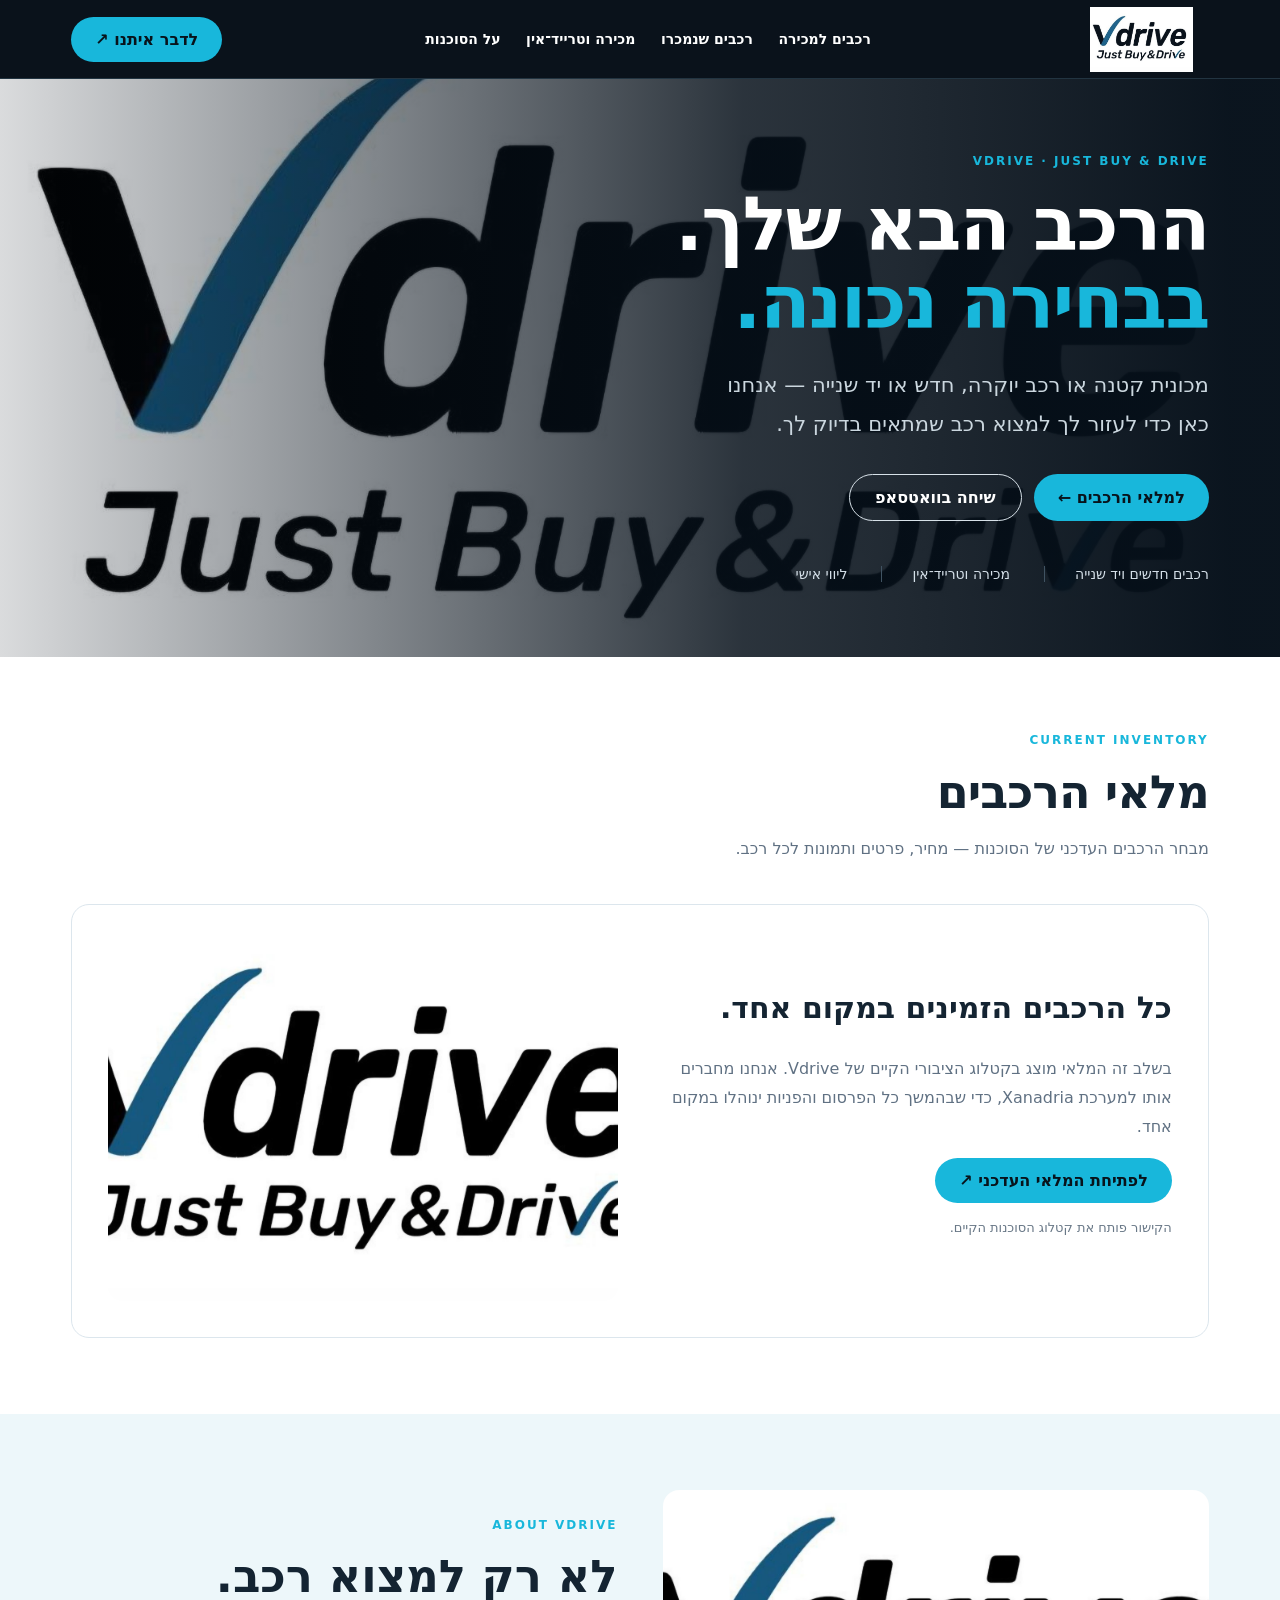
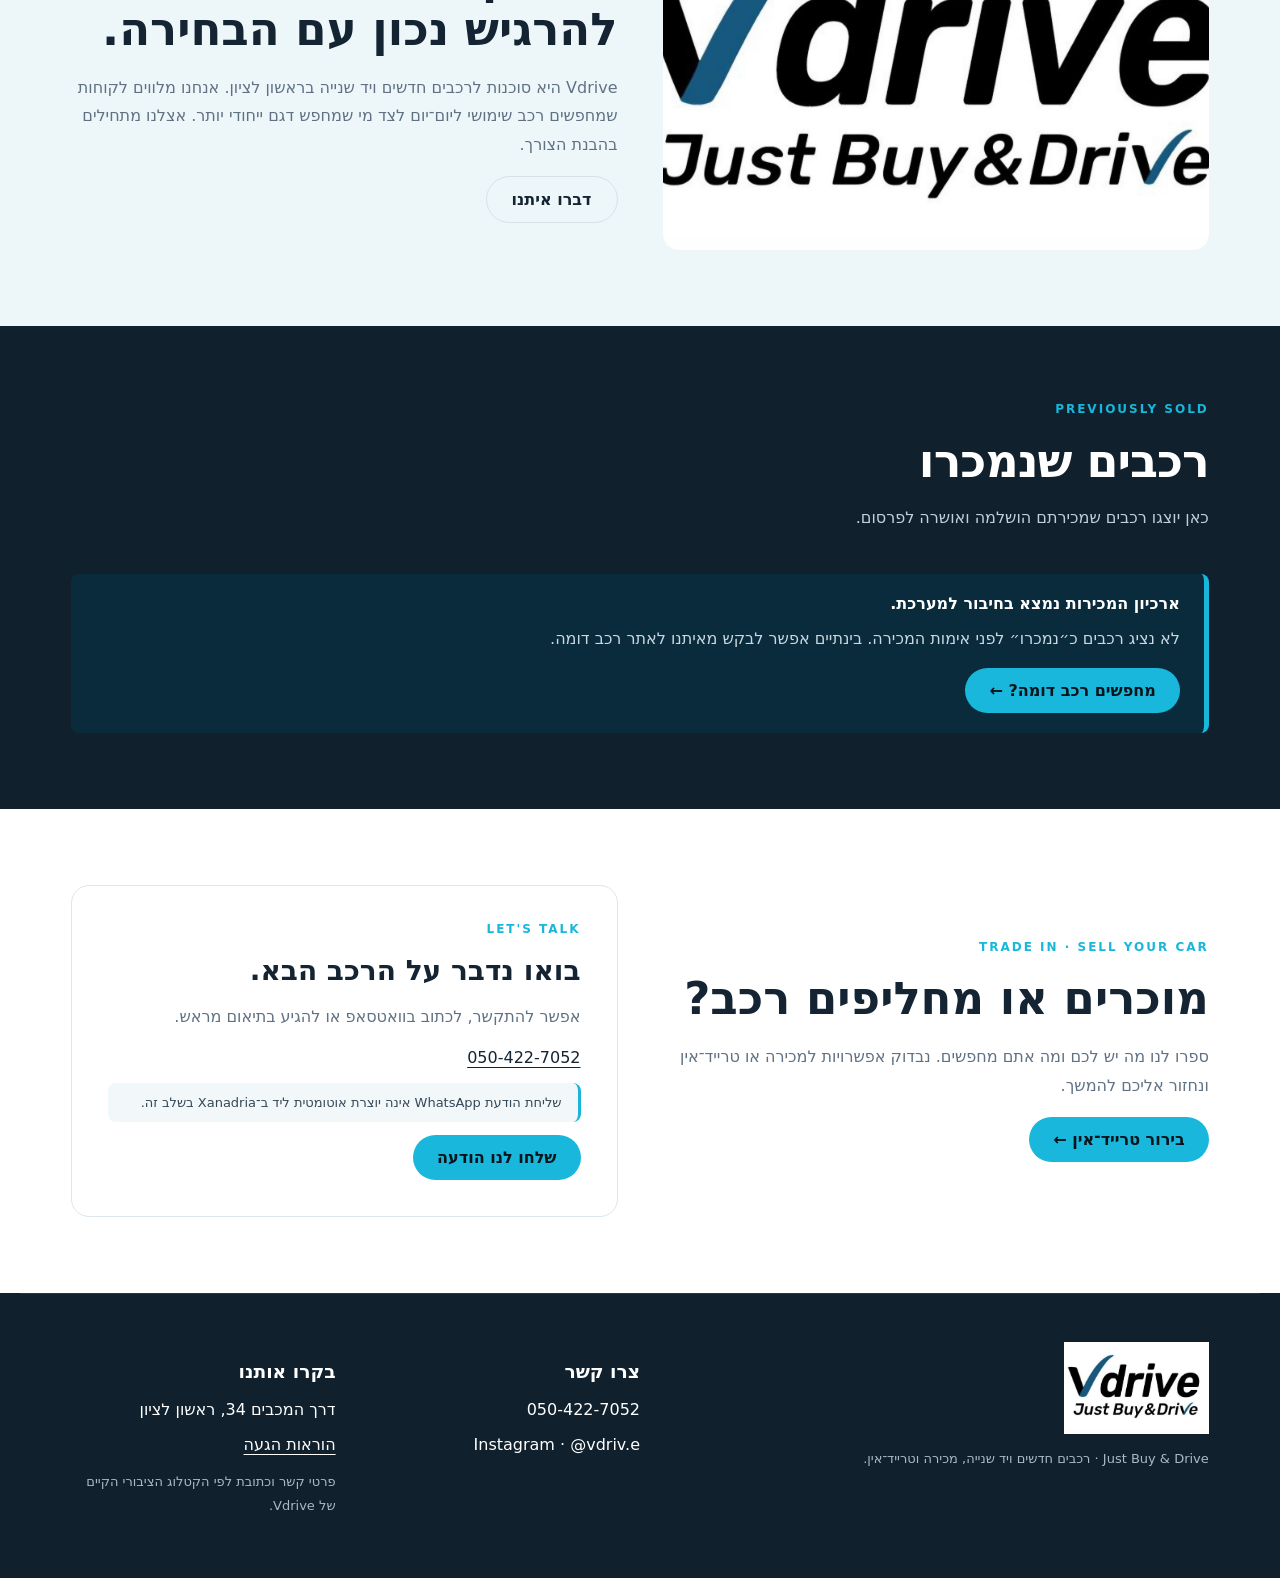
==== index.html @ 2a948bc8 "Launch Vdrive branded public website with verified catalog and contacts" ====
<!doctype html>
<html lang="he" dir="rtl"><head><meta charset="utf-8"><meta name="viewport" content="width=device-width,initial-scale=1">
<meta name="theme-color" content="#111d27"><meta name="description" content="Vdrive — סוכנות רכבים חדשים ויד שנייה בראשון לציון. מגוון רכבים, טרייד־אין וליווי אישי.">
<title>Vdrive | הרכב הבא שלך, בבחירה נכונה</title><link rel="icon" type="image/jpeg" href="./assets/vdrive-logo.jpg">
<style>
:root{--cyan:#18b7db;--ink:#142432;--deep:#0a141e;--fog:#f5f7f9;--text:#2b3c4a;font-family:system-ui,-apple-system,Segoe UI,Arial,sans-serif;color:var(--ink)}*{box-sizing:border-box}html{scroll-behavior:smooth}body{margin:0;background:white}a{text-decoration:none;color:inherit}button{font:inherit;cursor:pointer}a:focus-visible,button:focus-visible{outline:3px solid var(--cyan);outline-offset:3px}img{max-width:100%;display:block}.container{max-width:1240px;margin:0 auto;padding-inline:clamp(20px,4vw,62px)}header{background:#0a121b;color:white;position:sticky;top:0;z-index:10;border-bottom:1px solid #223441}nav{display:flex;align-items:center;justify-content:space-between;min-height:78px;gap:30px}nav img{width:135px;height:65px;object-fit:contain;mix-blend-mode:screen}nav .menu{display:flex;gap:clamp(12px,2vw,28px);align-items:center}nav .menu a{font-size:14px;font-weight:650;white-space:nowrap}nav .menu a:hover{color:var(--cyan)}.pill{border-radius:100px;background:var(--cyan);color:#08131b;padding:13px 24px;font-weight:800;display:inline-flex;align-items:center;justify-content:center;gap:8px;border:0}.pill:hover{background:#43cee9}.outline{display:inline-flex;border:1px solid #d7e1e8;border-radius:100px;padding:13px 25px;font-weight:700}.hero{background:#0b1823;color:#fff;min-height:540px;position:relative;overflow:hidden;display:flex;align-items:center}.hero:before{content:"";position:absolute;inset:0;background:linear-gradient(270deg,rgba(6,16,26,.98) 4%,rgba(6,16,26,.85) 42%,rgba(6,16,26,.15) 100%),url('./assets/hero-from-public-catalog.jpg') center 53%/cover no-repeat}.hero-inner{position:relative;padding-block:75px;max-width:1240px;width:100%}.eyebrow{font-size:12px;text-transform:uppercase;letter-spacing:2px;color:var(--cyan);font-weight:800;margin:0 0 18px}h1{font-size:clamp(42px,5.8vw,78px);line-height:1.05;max-width:650px;margin:0 0 24px;letter-spacing:-1.8px}h1 em{font-style:normal;color:var(--cyan)}.hero p:not(.eyebrow){font-size:clamp(16px,2vw,21px);max-width:510px;color:#cbd7df;line-height:1.85;margin:0 0 30px}.actions{display:flex;gap:12px;flex-wrap:wrap}.stats{display:flex;gap:34px;margin-top:45px;flex-wrap:wrap;color:#d5e0e9;font-size:14px}.stats span{border-inline-end:1px solid #405362;padding-inline-end:30px}.stats span:last-child{border:0}.section{padding-block:76px}.heading{display:flex;justify-content:space-between;align-items:end;gap:25px;margin-bottom:25px}.heading h2{font-size:clamp(30px,4vw,46px);margin:0 0 10px;letter-spacing:-1px}.muted{color:#607183;line-height:1.8}.panel{border:1px solid #dce6ed;border-radius:18px;padding:36px;background:#fff}.grid{display:grid;grid-template-columns:repeat(3,1fr);gap:20px}.card{border:1px solid #dfe6eb;overflow:hidden;border-radius:16px;background:#fff;box-shadow:0 14px 35px rgba(15,35,50,.04)}.card img{width:100%;height:235px;object-fit:cover}.card .body{padding:24px}.card h3{font-size:21px;margin:0 0 9px}.card p{font-size:14px;color:#657888;line-height:1.8}.card a{display:inline-block;color:#007eaa;font-weight:800;margin-top:10px}.accent{background:#edf7fa}.split{display:grid;grid-template-columns:1fr 1fr;align-items:center;gap:45px}.split img{border-radius:16px;width:100%;height:360px;object-fit:cover}.split h2{font-size:clamp(30px,4vw,45px);margin:0 0 18px}.dark{background:#10202d;color:white}.dark .muted{color:#c3d0db}.ribbon{background:#092b3b;border-right:5px solid var(--cyan);padding:20px 24px;border-radius:8px}.foot{display:grid;grid-template-columns:2fr 1fr 1fr;gap:40px;padding-block:48px;border-top:1px solid #233745}.foot img{width:145px}.small{font-size:13px;color:#aab9c6;line-height:1.8}.plainlink{text-decoration:underline;text-underline-offset:4px}.sticky-mobile{display:none}.notice{font-size:13px;background:#f2f7fa;padding:12px 16px;border-radius:8px;border-right:3px solid #1bb4da;color:#334756}
@media(max-width:840px){nav{min-height:65px;flex-wrap:wrap;padding-block:10px}nav .menu{order:3;width:100%;overflow-x:auto;justify-content:space-between;padding:0 0 8px}nav .pill{display:none}.hero{min-height:520px}.hero:before{background:linear-gradient(0deg,#0a1722 3%,rgba(7,16,26,.75) 65%,rgba(7,16,26,.35)),url('./assets/hero-from-public-catalog.jpg') 45% center/cover no-repeat}.grid{grid-template-columns:1fr}.split{grid-template-columns:1fr}.split img{height:250px}.foot{grid-template-columns:1fr 1fr}.sticky-mobile{display:flex;position:fixed;bottom:0;left:0;right:0;background:#0a1923;padding:12px;z-index:20;box-shadow:0 -3px 18px #0005;gap:8px}.sticky-mobile a{flex:1;text-align:center;font-size:13px}.section{padding-block:48px}.stats{gap:12px}.stats span{padding-inline-end:12px}.heading{display:block}footer{padding-bottom:62px}}
@media(max-width:520px){.foot{grid-template-columns:1fr}nav img{width:112px}h1{font-size:43px}.hero-inner{padding-block:58px}}
</style></head><body>
<header><nav class="container"><a href="#top" aria-label="Vdrive — ראשי"><img src="./assets/vdrive-logo.jpg" alt="Vdrive Just Buy and Drive"></a>
<div class="menu"><a href="#inventory">רכבים למכירה</a><a href="#sold">רכבים שנמכרו</a><a href="#trade">מכירה וטרייד־אין</a><a href="#about">על הסוכנות</a></div><a class="pill" href="tel:0504227052">לדבר איתנו ↗</a></nav></header>
<main id="top">
<section class="hero"><div class="container hero-inner"><p class="eyebrow">VDRIVE · JUST BUY & DRIVE</p><h1>הרכב הבא שלך.<br><em>בבחירה נכונה.</em></h1>
<p>מכונית קטנה או רכב יוקרה, חדש או יד שנייה — אנחנו כאן כדי לעזור לך למצוא רכב שמתאים בדיוק לך.</p>
<div class="actions"><a class="pill" href="#inventory">למלאי הרכבים ←</a><a class="outline" style="color:white" href="https://wa.me/972504227052?text=%D7%A9%D7%9C%D7%95%D7%9D%20Vdrive%2C%20%D7%90%D7%A9%D7%9E%D7%97%20%D7%9C%D7%A4%D7%A8%D7%98%D7%99%D7%9D" rel="noopener">שיחה בוואטסאפ</a></div>
<div class="stats"><span>רכבים חדשים ויד שנייה</span><span>מכירה וטרייד־אין</span><span>ליווי אישי</span></div></div></section>
<section class="section" id="inventory"><div class="container"><div class="heading"><div><p class="eyebrow">CURRENT INVENTORY</p><h2>מלאי הרכבים</h2><p class="muted">מבחר הרכבים העדכני של הסוכנות — מחיר, פרטים ותמונות לכל רכב.</p></div></div>
<div class="panel split"><div><h3 style="font-size:30px;margin-top:0">כל הרכבים הזמינים במקום אחד.</h3><p class="muted">בשלב זה המלאי מוצג בקטלוג הציבורי הקיים של Vdrive. אנחנו מחברים אותו למערכת Xanadria, כדי שבהמשך כל הפרסום והפניות ינוהלו במקום אחד.</p>
<a class="pill" target="_blank" rel="noopener" href="https://v-drive.keez.co.il/">לפתיחת המלאי העדכני ↗</a><p class="small" style="color:#697887">הקישור פותח את קטלוג הסוכנות הקיים.</p></div><img src="./assets/hero-from-public-catalog.jpg" alt="תמונת רכב מתוך קטלוג Vdrive"></div></div></section>
<section class="section accent" id="about"><div class="container"><div class="split"><img src="./assets/hero-from-public-catalog.jpg" alt="Vdrive — סוכנות הרכב"><div><p class="eyebrow">ABOUT VDRIVE</p><h2>לא רק למצוא רכב.<br>להרגיש נכון עם הבחירה.</h2><p class="muted">Vdrive היא סוכנות לרכבים חדשים ויד שנייה בראשון לציון. אנחנו מלווים לקוחות שמחפשים רכב שימושי ליום־יום לצד מי שמחפש דגם ייחודי יותר. אצלנו מתחילים בהבנת הצורך.</p><a class="outline" href="https://wa.me/972504227052" rel="noopener">דברו איתנו</a></div></div></div></section>
<section class="section dark" id="sold"><div class="container"><div class="heading"><div><p class="eyebrow">PREVIOUSLY SOLD</p><h2>רכבים שנמכרו</h2><p class="muted">כאן יוצגו רכבים שמכירתם הושלמה ואושרה לפרסום.</p></div></div>
<div class="ribbon"><strong>ארכיון המכירות נמצא בחיבור למערכת.</strong><p style="margin-bottom:0;color:#cad8e2">לא נציג רכבים כ״נמכרו״ לפני אימות המכירה. בינתיים אפשר לבקש מאיתנו לאתר רכב דומה.</p><a class="pill" style="margin-top:20px" href="https://wa.me/972504227052?text=%D7%90%D7%A0%D7%99%20%D7%9E%D7%97%D7%A4%D7%A9%20%D7%A8%D7%9B%D7%91%20%D7%93%D7%95%D7%9E%D7%94" rel="noopener">מחפשים רכב דומה? ←</a></div></div></section>
<section class="section" id="trade"><div class="container"><div class="split"><div><p class="eyebrow">TRADE IN · SELL YOUR CAR</p><h2>מוכרים או מחליפים רכב?</h2><p class="muted">ספרו לנו מה יש לכם ומה אתם מחפשים. נבדוק אפשרויות למכירה או טרייד־אין ונחזור אליכם להמשך.</p><a class="pill" href="https://wa.me/972504227052?text=%D7%A9%D7%9C%D7%95%D7%9D%20Vdrive%2C%20%D7%90%D7%A0%D7%99%20%D7%9E%D7%A2%D7%95%D7%A0%D7%99%D7%99%D7%9F%20%D7%91%D7%98%D7%A8%D7%99%D7%99%D7%93-%D7%90%D7%99%D7%9F" rel="noopener">בירור טרייד־אין ←</a></div><div class="panel"><p class="eyebrow">LET'S TALK</p><h3 style="font-size:28px;margin:0">בואו נדבר על הרכב הבא.</h3><p class="muted">אפשר להתקשר, לכתוב בוואטסאפ או להגיע בתיאום מראש.</p><p><a class="plainlink" href="tel:0504227052">050-422-7052</a></p><p class="notice">שליחת הודעת WhatsApp אינה יוצרת אוטומטית ליד ב־Xanadria בשלב זה.</p><a class="pill" href="https://wa.me/972504227052" rel="noopener">שלחו לנו הודעה</a></div></div></div></section>
</main>
<footer class="dark"><div class="container foot"><div><img src="./assets/vdrive-logo.jpg" alt="Vdrive"><p class="small">Just Buy & Drive · רכבים חדשים ויד שנייה, מכירה וטרייד־אין.</p></div><div><h3>צרו קשר</h3><p><a href="tel:0504227052">050-422-7052</a></p><p><a href="https://www.instagram.com/vdriv.e" rel="noopener">Instagram · @vdriv.e</a></p></div><div><h3>בקרו אותנו</h3><p>דרך המכבים 34, ראשון לציון</p><p><a class="plainlink" target="_blank" rel="noopener" href="https://www.google.com/maps/search/?api=1&query=%D7%93%D7%A8%D7%9A+%D7%94%D7%9E%D7%9B%D7%91%D7%99%D7%9D+34+%D7%A8%D7%90%D7%A9%D7%95%D7%9F+%D7%9C%D7%A6%D7%99%D7%95%D7%9F">הוראות הגעה</a></p><p class="small">פרטי קשר וכתובת לפי הקטלוג הציבורי הקיים של Vdrive.</p></div></div></footer>
<div class="sticky-mobile"><a class="pill" href="https://v-drive.keez.co.il/" target="_blank" rel="noopener">מלאי רכבים</a><a class="outline" style="color:white" href="https://wa.me/972504227052" rel="noopener">וואטסאפ</a></div>
</body></html>
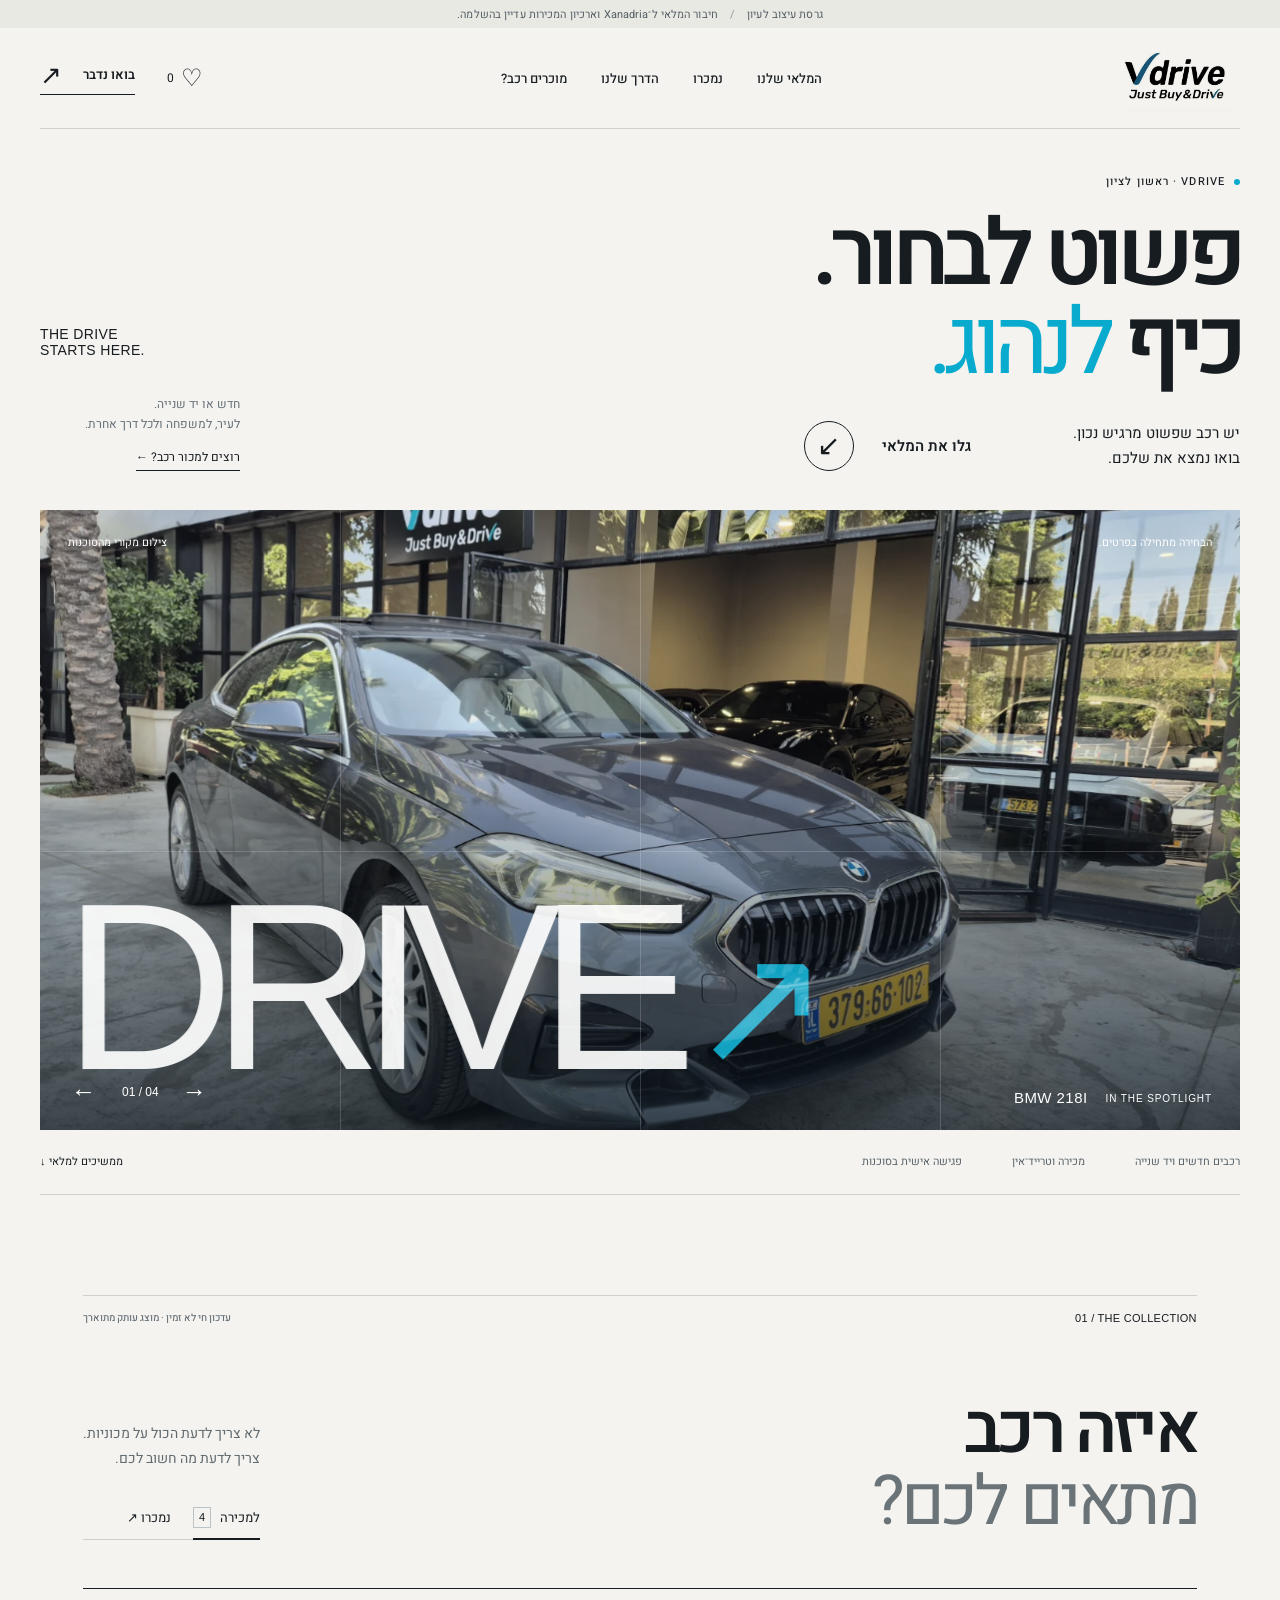
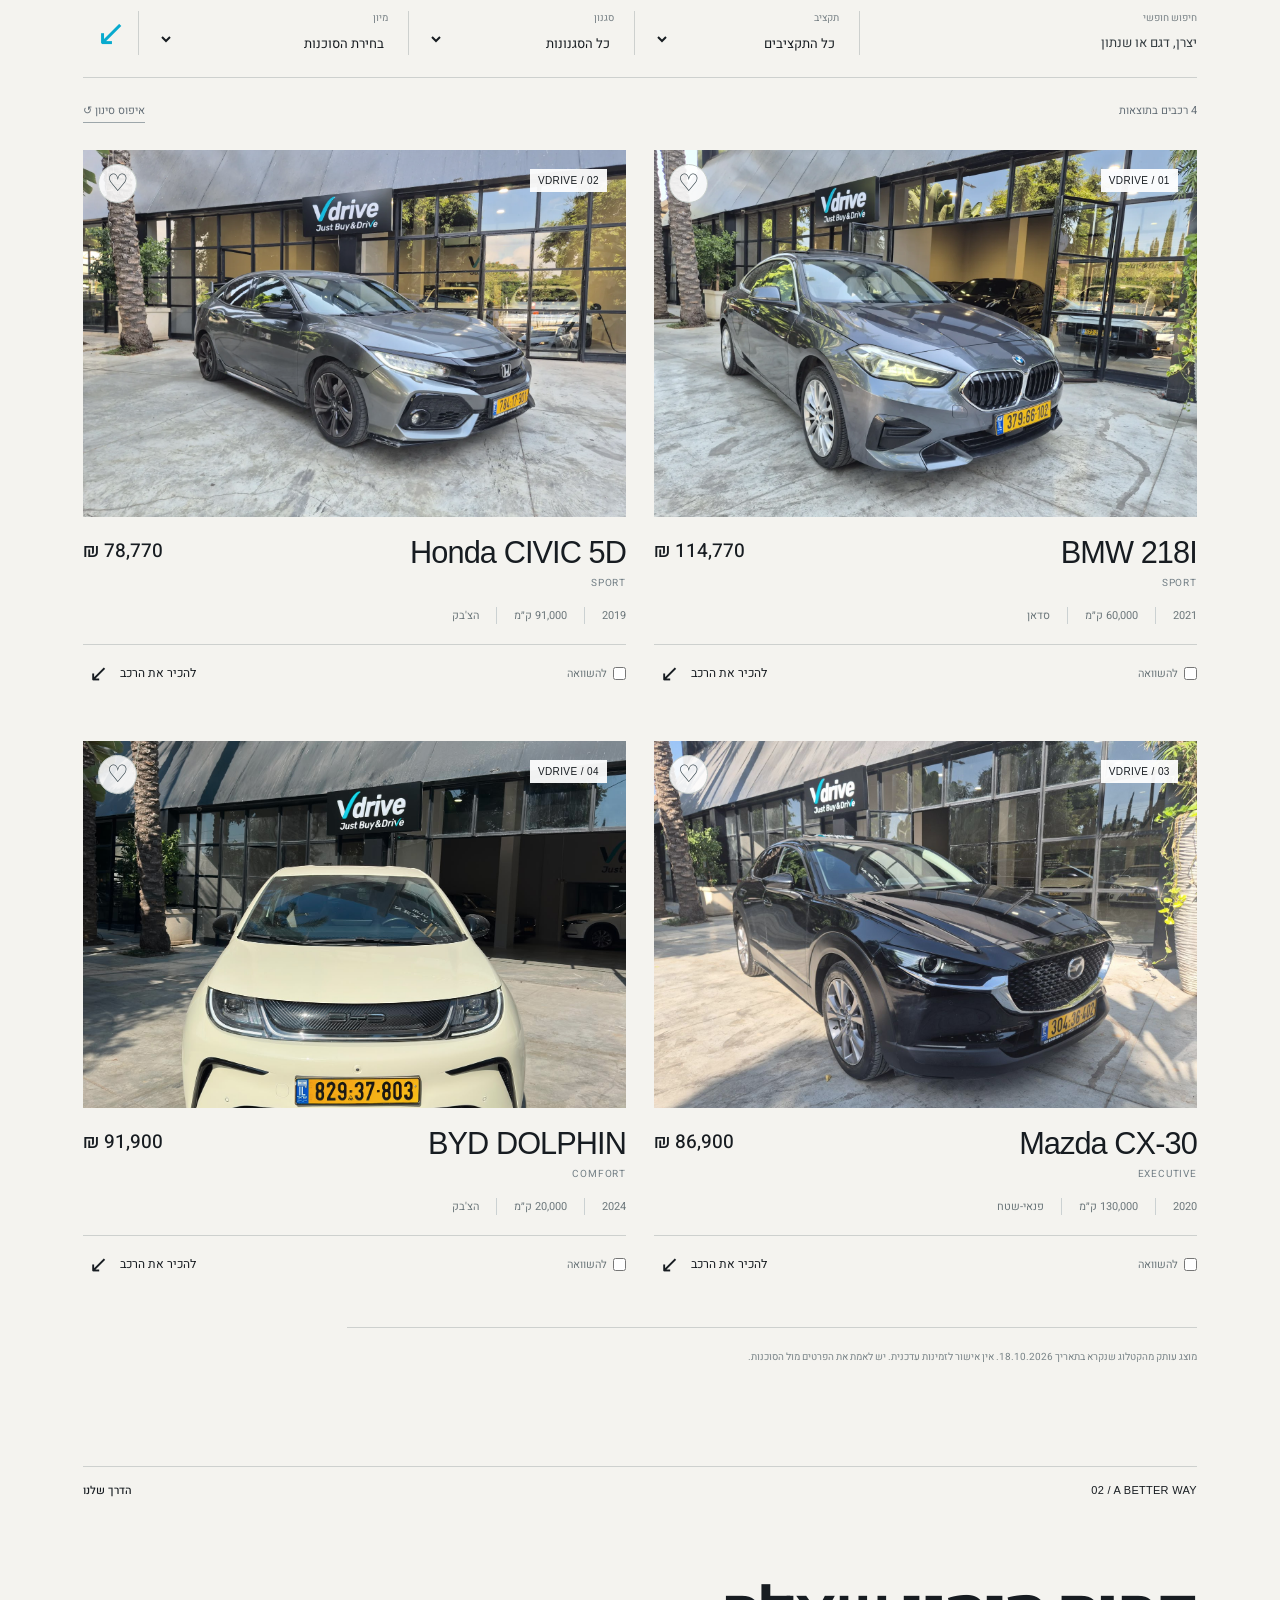
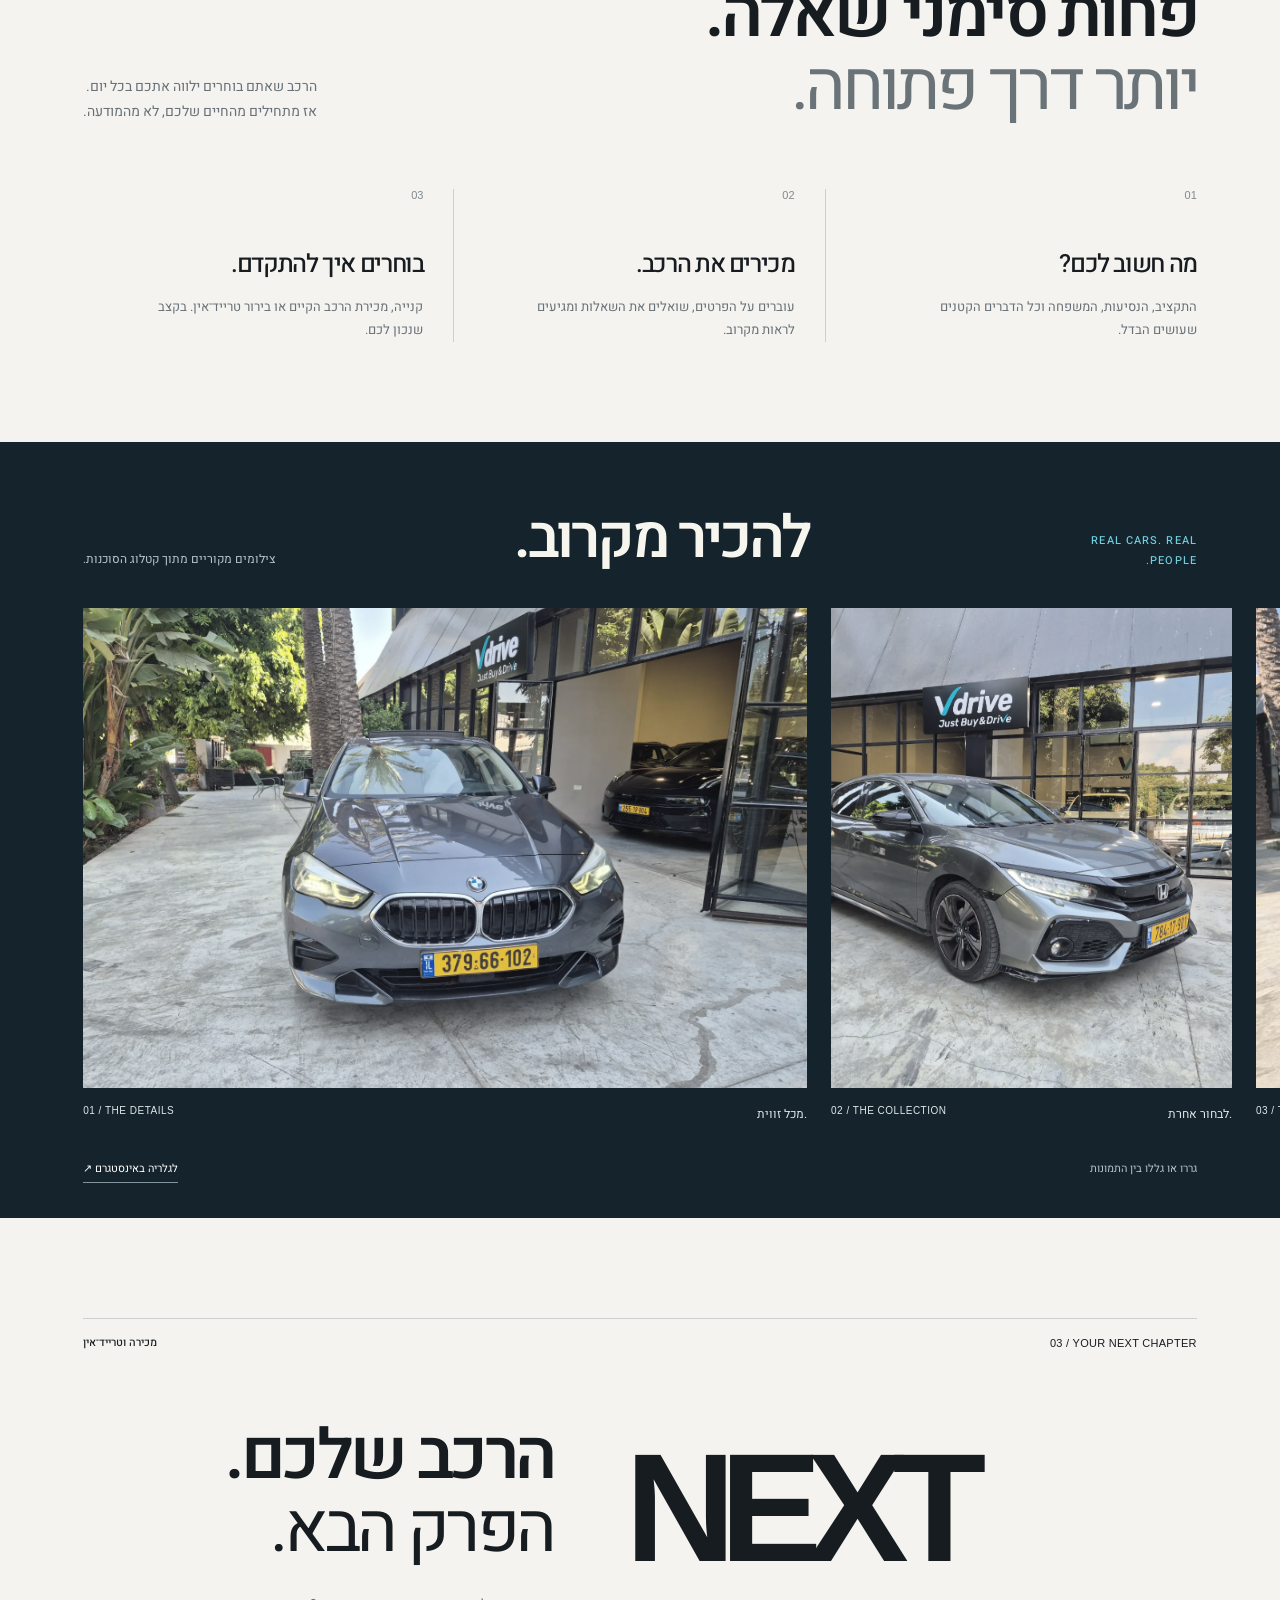
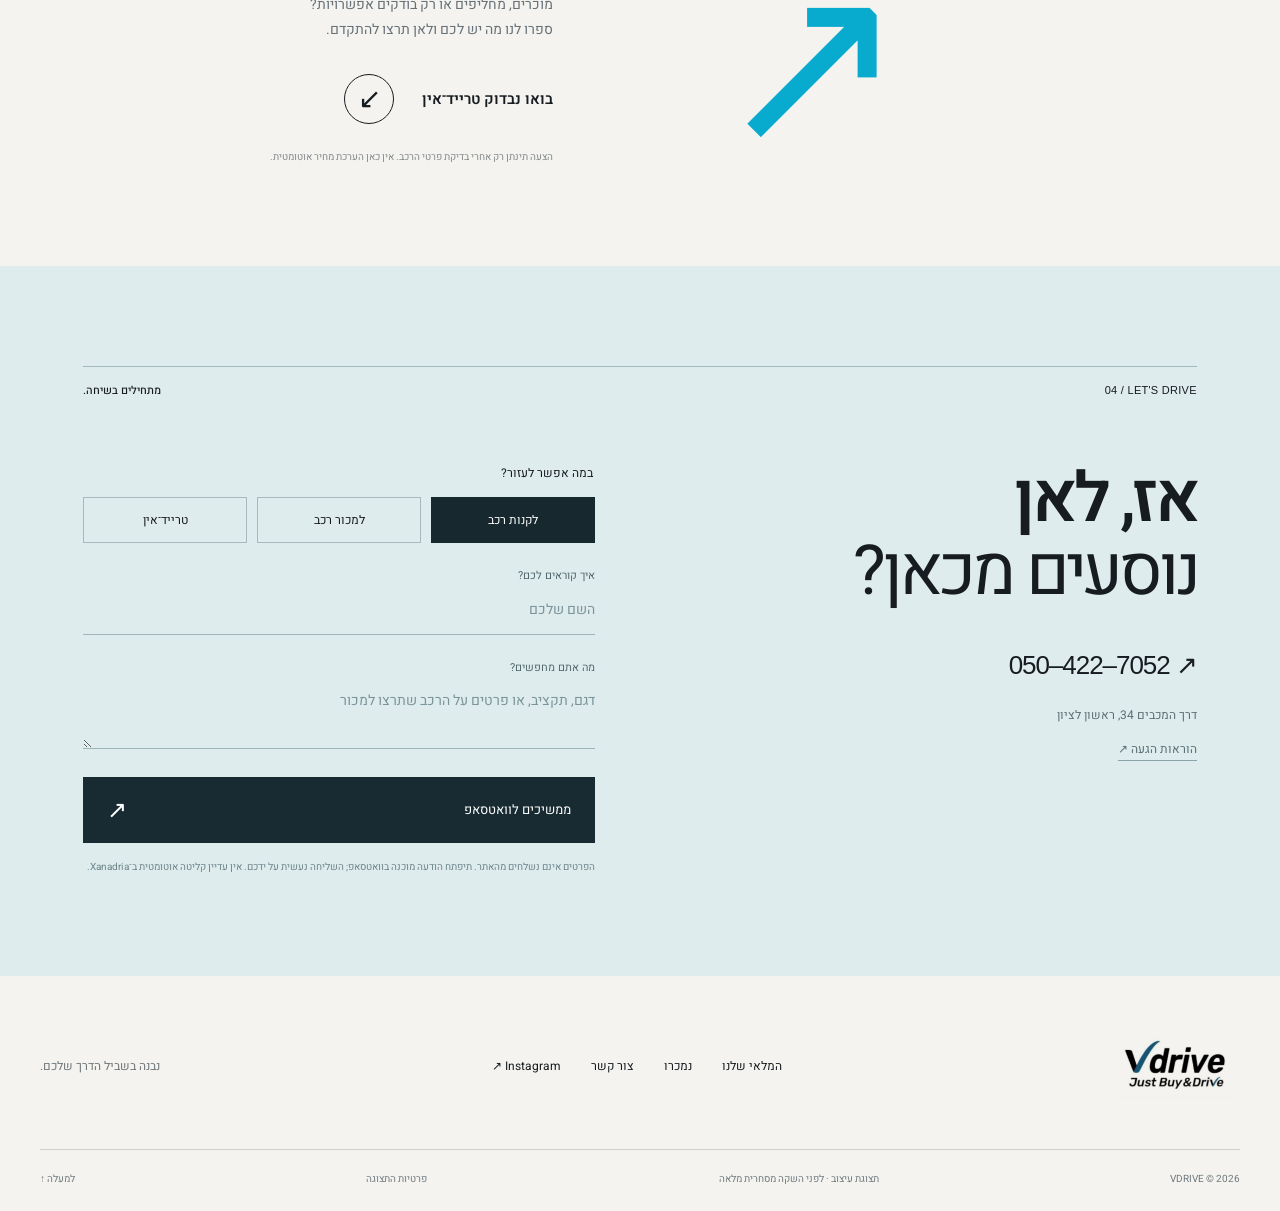
==== commit 39dabeb6: "Rebuild Vdrive as an editorial motor gallery with in-page verified public catalog" ====
--- a/index.html
+++ b/index.html
@@ -1,27 +1 @@
-<!doctype html>
-<html lang="he" dir="rtl"><head><meta charset="utf-8"><meta name="viewport" content="width=device-width,initial-scale=1">
-<meta name="theme-color" content="#111d27"><meta name="description" content="Vdrive — סוכנות רכבים חדשים ויד שנייה בראשון לציון. מגוון רכבים, טרייד־אין וליווי אישי.">
-<title>Vdrive | הרכב הבא שלך, בבחירה נכונה</title><link rel="icon" type="image/jpeg" href="./assets/vdrive-logo.jpg">
-<style>
-:root{--cyan:#18b7db;--ink:#142432;--deep:#0a141e;--fog:#f5f7f9;--text:#2b3c4a;font-family:system-ui,-apple-system,Segoe UI,Arial,sans-serif;color:var(--ink)}*{box-sizing:border-box}html{scroll-behavior:smooth}body{margin:0;background:white}a{text-decoration:none;color:inherit}button{font:inherit;cursor:pointer}a:focus-visible,button:focus-visible{outline:3px solid var(--cyan);outline-offset:3px}img{max-width:100%;display:block}.container{max-width:1240px;margin:0 auto;padding-inline:clamp(20px,4vw,62px)}header{background:#0a121b;color:white;position:sticky;top:0;z-index:10;border-bottom:1px solid #223441}nav{display:flex;align-items:center;justify-content:space-between;min-height:78px;gap:30px}nav img{width:135px;height:65px;object-fit:contain;mix-blend-mode:screen}nav .menu{display:flex;gap:clamp(12px,2vw,28px);align-items:center}nav .menu a{font-size:14px;font-weight:650;white-space:nowrap}nav .menu a:hover{color:var(--cyan)}.pill{border-radius:100px;background:var(--cyan);color:#08131b;padding:13px 24px;font-weight:800;display:inline-flex;align-items:center;justify-content:center;gap:8px;border:0}.pill:hover{background:#43cee9}.outline{display:inline-flex;border:1px solid #d7e1e8;border-radius:100px;padding:13px 25px;font-weight:700}.hero{background:#0b1823;color:#fff;min-height:540px;position:relative;overflow:hidden;display:flex;align-items:center}.hero:before{content:"";position:absolute;inset:0;background:linear-gradient(270deg,rgba(6,16,26,.98) 4%,rgba(6,16,26,.85) 42%,rgba(6,16,26,.15) 100%),url('./assets/hero-from-public-catalog.jpg') center 53%/cover no-repeat}.hero-inner{position:relative;padding-block:75px;max-width:1240px;width:100%}.eyebrow{font-size:12px;text-transform:uppercase;letter-spacing:2px;color:var(--cyan);font-weight:800;margin:0 0 18px}h1{font-size:clamp(42px,5.8vw,78px);line-height:1.05;max-width:650px;margin:0 0 24px;letter-spacing:-1.8px}h1 em{font-style:normal;color:var(--cyan)}.hero p:not(.eyebrow){font-size:clamp(16px,2vw,21px);max-width:510px;color:#cbd7df;line-height:1.85;margin:0 0 30px}.actions{display:flex;gap:12px;flex-wrap:wrap}.stats{display:flex;gap:34px;margin-top:45px;flex-wrap:wrap;color:#d5e0e9;font-size:14px}.stats span{border-inline-end:1px solid #405362;padding-inline-end:30px}.stats span:last-child{border:0}.section{padding-block:76px}.heading{display:flex;justify-content:space-between;align-items:end;gap:25px;margin-bottom:25px}.heading h2{font-size:clamp(30px,4vw,46px);margin:0 0 10px;letter-spacing:-1px}.muted{color:#607183;line-height:1.8}.panel{border:1px solid #dce6ed;border-radius:18px;padding:36px;background:#fff}.grid{display:grid;grid-template-columns:repeat(3,1fr);gap:20px}.card{border:1px solid #dfe6eb;overflow:hidden;border-radius:16px;background:#fff;box-shadow:0 14px 35px rgba(15,35,50,.04)}.card img{width:100%;height:235px;object-fit:cover}.card .body{padding:24px}.card h3{font-size:21px;margin:0 0 9px}.card p{font-size:14px;color:#657888;line-height:1.8}.card a{display:inline-block;color:#007eaa;font-weight:800;margin-top:10px}.accent{background:#edf7fa}.split{display:grid;grid-template-columns:1fr 1fr;align-items:center;gap:45px}.split img{border-radius:16px;width:100%;height:360px;object-fit:cover}.split h2{font-size:clamp(30px,4vw,45px);margin:0 0 18px}.dark{background:#10202d;color:white}.dark .muted{color:#c3d0db}.ribbon{background:#092b3b;border-right:5px solid var(--cyan);padding:20px 24px;border-radius:8px}.foot{display:grid;grid-template-columns:2fr 1fr 1fr;gap:40px;padding-block:48px;border-top:1px solid #233745}.foot img{width:145px}.small{font-size:13px;color:#aab9c6;line-height:1.8}.plainlink{text-decoration:underline;text-underline-offset:4px}.sticky-mobile{display:none}.notice{font-size:13px;background:#f2f7fa;padding:12px 16px;border-radius:8px;border-right:3px solid #1bb4da;color:#334756}
-@media(max-width:840px){nav{min-height:65px;flex-wrap:wrap;padding-block:10px}nav .menu{order:3;width:100%;overflow-x:auto;justify-content:space-between;padding:0 0 8px}nav .pill{display:none}.hero{min-height:520px}.hero:before{background:linear-gradient(0deg,#0a1722 3%,rgba(7,16,26,.75) 65%,rgba(7,16,26,.35)),url('./assets/hero-from-public-catalog.jpg') 45% center/cover no-repeat}.grid{grid-template-columns:1fr}.split{grid-template-columns:1fr}.split img{height:250px}.foot{grid-template-columns:1fr 1fr}.sticky-mobile{display:flex;position:fixed;bottom:0;left:0;right:0;background:#0a1923;padding:12px;z-index:20;box-shadow:0 -3px 18px #0005;gap:8px}.sticky-mobile a{flex:1;text-align:center;font-size:13px}.section{padding-block:48px}.stats{gap:12px}.stats span{padding-inline-end:12px}.heading{display:block}footer{padding-bottom:62px}}
-@media(max-width:520px){.foot{grid-template-columns:1fr}nav img{width:112px}h1{font-size:43px}.hero-inner{padding-block:58px}}
-</style></head><body>
-<header><nav class="container"><a href="#top" aria-label="Vdrive — ראשי"><img src="./assets/vdrive-logo.jpg" alt="Vdrive Just Buy and Drive"></a>
-<div class="menu"><a href="#inventory">רכבים למכירה</a><a href="#sold">רכבים שנמכרו</a><a href="#trade">מכירה וטרייד־אין</a><a href="#about">על הסוכנות</a></div><a class="pill" href="tel:0504227052">לדבר איתנו ↗</a></nav></header>
-<main id="top">
-<section class="hero"><div class="container hero-inner"><p class="eyebrow">VDRIVE · JUST BUY & DRIVE</p><h1>הרכב הבא שלך.<br><em>בבחירה נכונה.</em></h1>
-<p>מכונית קטנה או רכב יוקרה, חדש או יד שנייה — אנחנו כאן כדי לעזור לך למצוא רכב שמתאים בדיוק לך.</p>
-<div class="actions"><a class="pill" href="#inventory">למלאי הרכבים ←</a><a class="outline" style="color:white" href="https://wa.me/972504227052?text=%D7%A9%D7%9C%D7%95%D7%9D%20Vdrive%2C%20%D7%90%D7%A9%D7%9E%D7%97%20%D7%9C%D7%A4%D7%A8%D7%98%D7%99%D7%9D" rel="noopener">שיחה בוואטסאפ</a></div>
-<div class="stats"><span>רכבים חדשים ויד שנייה</span><span>מכירה וטרייד־אין</span><span>ליווי אישי</span></div></div></section>
-<section class="section" id="inventory"><div class="container"><div class="heading"><div><p class="eyebrow">CURRENT INVENTORY</p><h2>מלאי הרכבים</h2><p class="muted">מבחר הרכבים העדכני של הסוכנות — מחיר, פרטים ותמונות לכל רכב.</p></div></div>
-<div class="panel split"><div><h3 style="font-size:30px;margin-top:0">כל הרכבים הזמינים במקום אחד.</h3><p class="muted">בשלב זה המלאי מוצג בקטלוג הציבורי הקיים של Vdrive. אנחנו מחברים אותו למערכת Xanadria, כדי שבהמשך כל הפרסום והפניות ינוהלו במקום אחד.</p>
-<a class="pill" target="_blank" rel="noopener" href="https://v-drive.keez.co.il/">לפתיחת המלאי העדכני ↗</a><p class="small" style="color:#697887">הקישור פותח את קטלוג הסוכנות הקיים.</p></div><img src="./assets/hero-from-public-catalog.jpg" alt="תמונת רכב מתוך קטלוג Vdrive"></div></div></section>
-<section class="section accent" id="about"><div class="container"><div class="split"><img src="./assets/hero-from-public-catalog.jpg" alt="Vdrive — סוכנות הרכב"><div><p class="eyebrow">ABOUT VDRIVE</p><h2>לא רק למצוא רכב.<br>להרגיש נכון עם הבחירה.</h2><p class="muted">Vdrive היא סוכנות לרכבים חדשים ויד שנייה בראשון לציון. אנחנו מלווים לקוחות שמחפשים רכב שימושי ליום־יום לצד מי שמחפש דגם ייחודי יותר. אצלנו מתחילים בהבנת הצורך.</p><a class="outline" href="https://wa.me/972504227052" rel="noopener">דברו איתנו</a></div></div></div></section>
-<section class="section dark" id="sold"><div class="container"><div class="heading"><div><p class="eyebrow">PREVIOUSLY SOLD</p><h2>רכבים שנמכרו</h2><p class="muted">כאן יוצגו רכבים שמכירתם הושלמה ואושרה לפרסום.</p></div></div>
-<div class="ribbon"><strong>ארכיון המכירות נמצא בחיבור למערכת.</strong><p style="margin-bottom:0;color:#cad8e2">לא נציג רכבים כ״נמכרו״ לפני אימות המכירה. בינתיים אפשר לבקש מאיתנו לאתר רכב דומה.</p><a class="pill" style="margin-top:20px" href="https://wa.me/972504227052?text=%D7%90%D7%A0%D7%99%20%D7%9E%D7%97%D7%A4%D7%A9%20%D7%A8%D7%9B%D7%91%20%D7%93%D7%95%D7%9E%D7%94" rel="noopener">מחפשים רכב דומה? ←</a></div></div></section>
-<section class="section" id="trade"><div class="container"><div class="split"><div><p class="eyebrow">TRADE IN · SELL YOUR CAR</p><h2>מוכרים או מחליפים רכב?</h2><p class="muted">ספרו לנו מה יש לכם ומה אתם מחפשים. נבדוק אפשרויות למכירה או טרייד־אין ונחזור אליכם להמשך.</p><a class="pill" href="https://wa.me/972504227052?text=%D7%A9%D7%9C%D7%95%D7%9D%20Vdrive%2C%20%D7%90%D7%A0%D7%99%20%D7%9E%D7%A2%D7%95%D7%A0%D7%99%D7%99%D7%9F%20%D7%91%D7%98%D7%A8%D7%99%D7%99%D7%93-%D7%90%D7%99%D7%9F" rel="noopener">בירור טרייד־אין ←</a></div><div class="panel"><p class="eyebrow">LET'S TALK</p><h3 style="font-size:28px;margin:0">בואו נדבר על הרכב הבא.</h3><p class="muted">אפשר להתקשר, לכתוב בוואטסאפ או להגיע בתיאום מראש.</p><p><a class="plainlink" href="tel:0504227052">050-422-7052</a></p><p class="notice">שליחת הודעת WhatsApp אינה יוצרת אוטומטית ליד ב־Xanadria בשלב זה.</p><a class="pill" href="https://wa.me/972504227052" rel="noopener">שלחו לנו הודעה</a></div></div></div></section>
-</main>
-<footer class="dark"><div class="container foot"><div><img src="./assets/vdrive-logo.jpg" alt="Vdrive"><p class="small">Just Buy & Drive · רכבים חדשים ויד שנייה, מכירה וטרייד־אין.</p></div><div><h3>צרו קשר</h3><p><a href="tel:0504227052">050-422-7052</a></p><p><a href="https://www.instagram.com/vdriv.e" rel="noopener">Instagram · @vdriv.e</a></p></div><div><h3>בקרו אותנו</h3><p>דרך המכבים 34, ראשון לציון</p><p><a class="plainlink" target="_blank" rel="noopener" href="https://www.google.com/maps/search/?api=1&query=%D7%93%D7%A8%D7%9A+%D7%94%D7%9E%D7%9B%D7%91%D7%99%D7%9D+34+%D7%A8%D7%90%D7%A9%D7%95%D7%9F+%D7%9C%D7%A6%D7%99%D7%95%D7%9F">הוראות הגעה</a></p><p class="small">פרטי קשר וכתובת לפי הקטלוג הציבורי הקיים של Vdrive.</p></div></div></footer>
-<div class="sticky-mobile"><a class="pill" href="https://v-drive.keez.co.il/" target="_blank" rel="noopener">מלאי רכבים</a><a class="outline" style="color:white" href="https://wa.me/972504227052" rel="noopener">וואטסאפ</a></div>
-</body></html>+<!doctype html><html lang="he" dir="rtl"><head><meta charset="utf-8"><meta name="viewport" content="width=device-width,initial-scale=1"><meta name="robots" content="noindex,nofollow"><meta http-equiv="refresh" content="0;url=studio/"><title>Vdrive — האתר המעודכן</title><script>const next=new URL('./studio/',location.href);next.search=location.search;next.hash=location.hash;location.replace(next.href);</script></head><body><p><a href="studio/">פתיחת אתר Vdrive המעודכן</a></p></body></html>
